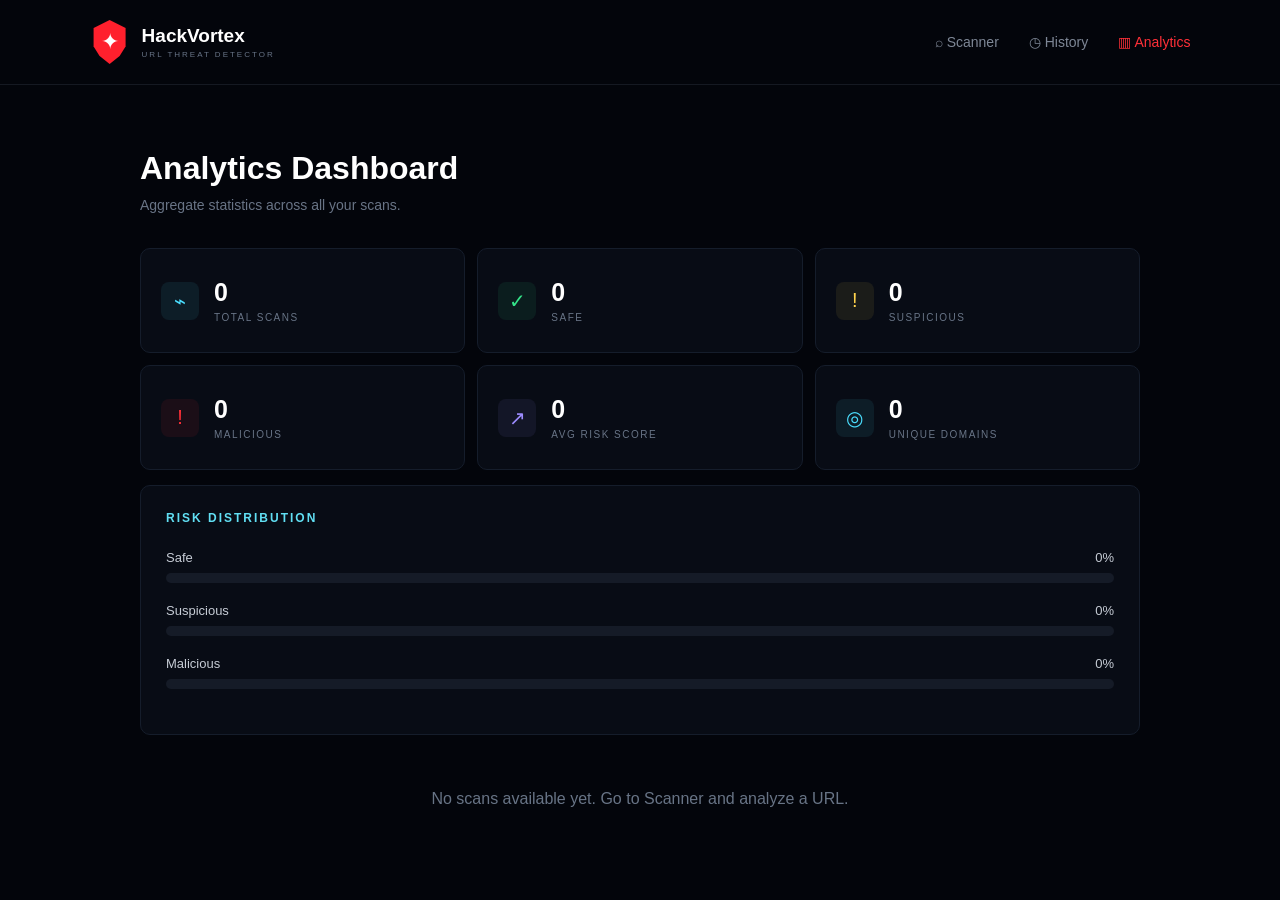
==== analytics.html @ 4447ccd2 "Initial commit" ====
<!DOCTYPE html>
<html lang="en">
<head>
    <meta charset="UTF-8">
    <meta name="viewport" content="width=device-width, initial-scale=1.0">
    <title>HackVortex - Analytics</title>
    <link rel="stylesheet" href="analytics.css">
</head>

<body>

<nav class="navbar">

    <div class="logo">
        <div class="logo-icon">✦</div>

        <div>
            <h2>HackVortex</h2>
            <span>URL THREAT DETECTOR</span>
        </div>
    </div>

    <div class="nav-links">
        <a href="index.html">⌕ Scanner</a>
        <a href="history.html">◷ History</a>
        <a href="analytics.html" class="active">▥ Analytics</a>
    </div>

</nav>


<main class="container">

    <h1>Analytics Dashboard</h1>

    <p class="subtitle">
        Aggregate statistics across all your scans.
    </p>


    <section class="stats-grid">

        <div class="stat-card">
            <div class="stat-icon blue">⌁</div>
            <div>
                <strong id="totalScans">0</strong>
                <span>TOTAL SCANS</span>
            </div>
        </div>


        <div class="stat-card">
            <div class="stat-icon green">✓</div>
            <div>
                <strong id="safeScans">0</strong>
                <span>SAFE</span>
            </div>
        </div>


        <div class="stat-card">
            <div class="stat-icon yellow">!</div>
            <div>
                <strong id="suspiciousScans">0</strong>
                <span>SUSPICIOUS</span>
            </div>
        </div>


        <div class="stat-card">
            <div class="stat-icon red">!</div>
            <div>
                <strong id="maliciousScans">0</strong>
                <span>MALICIOUS</span>
            </div>
        </div>


        <div class="stat-card">
            <div class="stat-icon purple">↗</div>
            <div>
                <strong id="averageScore">0</strong>
                <span>AVG RISK SCORE</span>
            </div>
        </div>


        <div class="stat-card">
            <div class="stat-icon blue">◎</div>
            <div>
                <strong id="uniqueDomains">0</strong>
                <span>UNIQUE DOMAINS</span>
            </div>
        </div>

    </section>


    <section class="risk-card">

        <h2>RISK DISTRIBUTION</h2>

        <div class="risk-row">

            <div class="risk-label">
                <span>Safe</span>
                <span id="safePercent">0%</span>
            </div>

            <div class="progress">
                <div id="safeBar" class="bar safe-bar"></div>
            </div>

        </div>


        <div class="risk-row">

            <div class="risk-label">
                <span>Suspicious</span>
                <span id="suspiciousPercent">0%</span>
            </div>

            <div class="progress">
                <div id="suspiciousBar" class="bar suspicious-bar"></div>
            </div>

        </div>


        <div class="risk-row">

            <div class="risk-label">
                <span>Malicious</span>
                <span id="maliciousPercent">0%</span>
            </div>

            <div class="progress">
                <div id="maliciousBar" class="bar malicious-bar"></div>
            </div>

        </div>

    </section>


    <div id="noData" class="no-data">
        No scans available yet. Go to Scanner and analyze a URL.
    </div>

</main>


<script src="analytics.js"></script>

</body>
</html>
---- analytics.css ----
* {
    margin: 0;
    padding: 0;
    box-sizing: border-box;
}

body {
    background: #03050b;
    color: white;
    font-family: Arial, Helvetica, sans-serif;
    min-height: 100vh;
}


/* NAVBAR */

.navbar {
    height: 85px;

    display: flex;
    align-items: center;
    justify-content: space-between;

    padding: 0 7%;

    border-bottom: 1px solid #151922;
}

.logo {
    display: flex;
    align-items: center;
    gap: 12px;
}

.logo-icon {
    width: 40px;
    height: 44px;

    display: flex;
    align-items: center;
    justify-content: center;

    background: #ff202d;

    font-size: 22px;

    clip-path: polygon(
        50% 0%,
        90% 18%,
        90% 60%,
        75% 82%,
        50% 100%,
        25% 82%,
        10% 60%,
        10% 18%
    );
}

.logo h2 {
    font-size: 19px;
}

.logo span {
    display: block;

    color: #687487;

    font-size: 8px;

    letter-spacing: 2px;

    margin-top: 3px;
}


/* NAVIGATION */

.nav-links {
    display: flex;
    gap: 30px;
}

.nav-links a {
    color: #7e8796;

    text-decoration: none;

    font-size: 14px;
}

.nav-links a:hover {
    color: white;
}

.nav-links a.active {
    color: #ff3038;
}


/* MAIN */

.container {
    width: 90%;
    max-width: 1000px;

    margin: 65px auto;
}

h1 {
    font-size: 32px;
    margin-bottom: 10px;
}

.subtitle {
    color: #697486;
    font-size: 14px;
    margin-bottom: 35px;
}


/* STAT CARDS */

.stats-grid {
    display: grid;

    grid-template-columns: repeat(3, 1fr);

    gap: 12px;
}

.stat-card {
    min-height: 105px;

    display: flex;
    align-items: center;

    gap: 15px;

    padding: 20px;

    background: #080c15;

    border: 1px solid #151d2b;

    border-radius: 10px;
}

.stat-icon {
    width: 38px;
    height: 38px;

    display: flex;
    align-items: center;
    justify-content: center;

    border-radius: 8px;

    font-size: 20px;
}

.blue {
    color: #4bdfff;
    background: rgba(75, 223, 255, 0.08);
}

.green {
    color: #35e58a;
    background: rgba(53, 229, 138, 0.08);
}

.yellow {
    color: #ffd34d;
    background: rgba(255, 211, 77, 0.08);
}

.red {
    color: #ff3038;
    background: rgba(255, 48, 56, 0.08);
}

.purple {
    color: #9d8cff;
    background: rgba(157, 140, 255, 0.08);
}

.stat-card strong {
    display: block;

    font-size: 25px;

    margin-bottom: 5px;
}

.stat-card span {
    display: block;

    color: #687486;

    font-size: 10px;

    letter-spacing: 1.5px;
}


/* RISK DISTRIBUTION */

.risk-card {
    margin-top: 15px;

    padding: 25px;

    background: #080c15;

    border: 1px solid #151d2b;

    border-radius: 10px;
}

.risk-card h2 {
    color: #61dff3;

    font-size: 12px;

    letter-spacing: 2px;

    margin-bottom: 25px;
}

.risk-row {
    margin-bottom: 20px;
}

.risk-label {
    display: flex;

    justify-content: space-between;

    color: #c6ccd5;

    font-size: 13px;

    margin-bottom: 8px;
}

.progress {
    width: 100%;

    height: 10px;

    background: #151b27;

    border-radius: 20px;

    overflow: hidden;
}

.bar {
    height: 100%;

    width: 0%;

    border-radius: 20px;

    transition: width 0.7s ease;
}

.safe-bar {
    background: #35e58a;
}

.suspicious-bar {
    background: #ffd34d;
}

.malicious-bar {
    background: #ff3038;
}


/* NO DATA */

.no-data {
    display: none;

    text-align: center;

    color: #687486;

    margin-top: 30px;

    padding: 25px;
}


/* MOBILE */

@media (max-width: 800px) {

    .navbar {
        padding: 0 20px;
    }

    .nav-links {
        gap: 12px;
    }

    .nav-links a {
        font-size: 11px;
    }

    .stats-grid {
        grid-template-columns: 1fr;
    }

    .container {
        margin-top: 40px;
    }
}
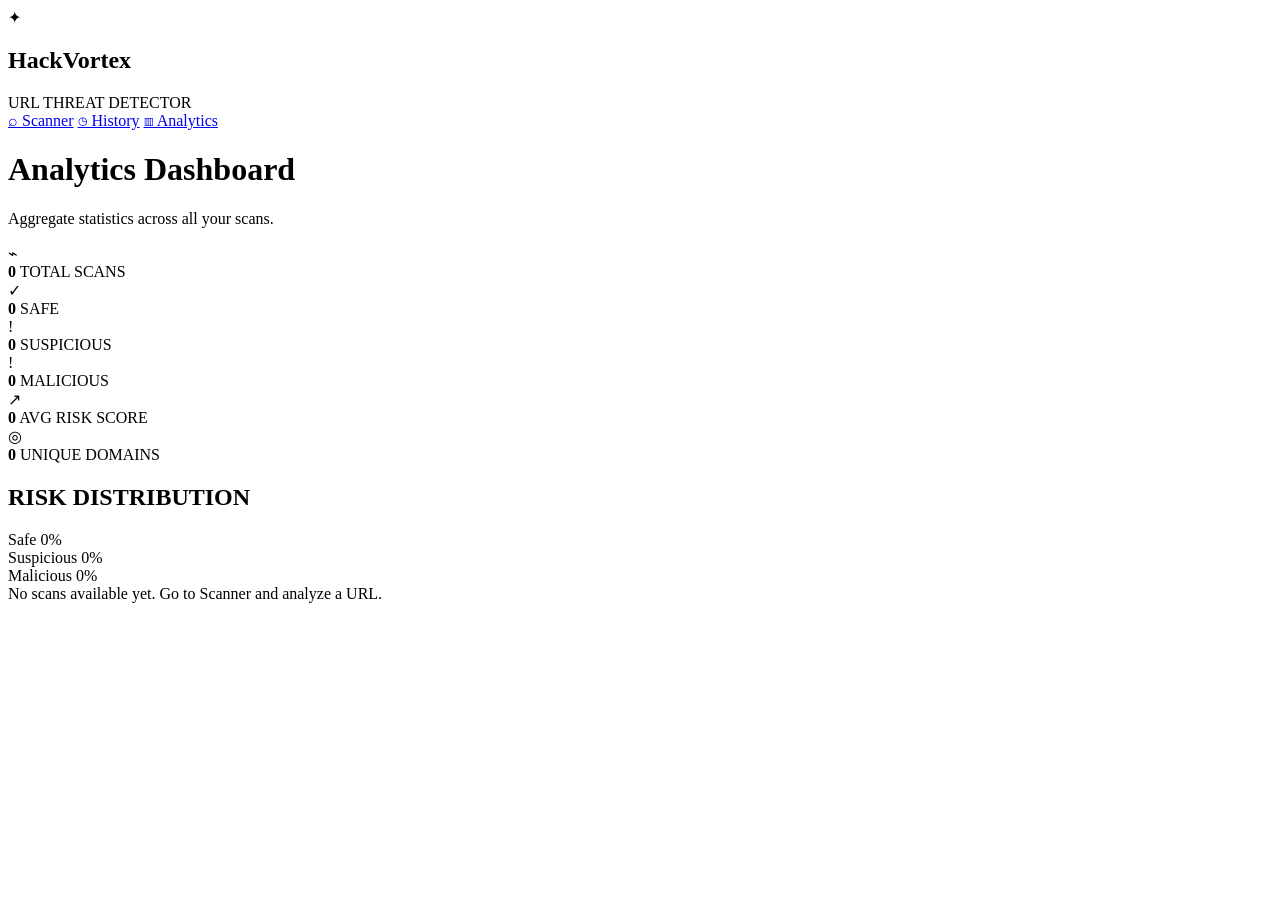
==== commit 24ac99a7: "Fix analytics Railway API connection" ====
--- a/analytics.html
+++ b/analytics.html
@@ -1,157 +1,158 @@
 <!DOCTYPE html>
 <html lang="en">
+
 <head>
     <meta charset="UTF-8">
     <meta name="viewport" content="width=device-width, initial-scale=1.0">
     <title>HackVortex - Analytics</title>
-    <link rel="stylesheet" href="analytics.css">
+    <link rel="stylesheet" href="/static/analytics.css">
 </head>
 
 <body>
 
-<nav class="navbar">
+    <nav class="navbar">
 
-    <div class="logo">
-        <div class="logo-icon">✦</div>
+        <div class="logo">
+            <div class="logo-icon">✦</div>
 
-        <div>
-            <h2>HackVortex</h2>
-            <span>URL THREAT DETECTOR</span>
-        </div>
-    </div>
-
-    <div class="nav-links">
-        <a href="index.html">⌕ Scanner</a>
-        <a href="history.html">◷ History</a>
-        <a href="analytics.html" class="active">▥ Analytics</a>
-    </div>
-
-</nav>
-
-
-<main class="container">
-
-    <h1>Analytics Dashboard</h1>
-
-    <p class="subtitle">
-        Aggregate statistics across all your scans.
-    </p>
-
-
-    <section class="stats-grid">
-
-        <div class="stat-card">
-            <div class="stat-icon blue">⌁</div>
             <div>
-                <strong id="totalScans">0</strong>
-                <span>TOTAL SCANS</span>
+                <h2>HackVortex</h2>
+                <span>URL THREAT DETECTOR</span>
             </div>
         </div>
 
-
-        <div class="stat-card">
-            <div class="stat-icon green">✓</div>
-            <div>
-                <strong id="safeScans">0</strong>
-                <span>SAFE</span>
-            </div>
+        <div class="nav-links">
+            <a href="index.html">⌕ Scanner</a>
+            <a href="history.html">◷ History</a>
+            <a href="analytics.html" class="active">▥ Analytics</a>
         </div>
 
+    </nav>
 
-        <div class="stat-card">
-            <div class="stat-icon yellow">!</div>
-            <div>
-                <strong id="suspiciousScans">0</strong>
-                <span>SUSPICIOUS</span>
+
+    <main class="container">
+
+        <h1>Analytics Dashboard</h1>
+
+        <p class="subtitle">
+            Aggregate statistics across all your scans.
+        </p>
+
+
+        <section class="stats-grid">
+
+            <div class="stat-card">
+                <div class="stat-icon blue">⌁</div>
+                <div>
+                    <strong id="totalScans">0</strong>
+                    <span>TOTAL SCANS</span>
+                </div>
             </div>
+
+
+            <div class="stat-card">
+                <div class="stat-icon green">✓</div>
+                <div>
+                    <strong id="safeScans">0</strong>
+                    <span>SAFE</span>
+                </div>
+            </div>
+
+
+            <div class="stat-card">
+                <div class="stat-icon yellow">!</div>
+                <div>
+                    <strong id="suspiciousScans">0</strong>
+                    <span>SUSPICIOUS</span>
+                </div>
+            </div>
+
+
+            <div class="stat-card">
+                <div class="stat-icon red">!</div>
+                <div>
+                    <strong id="maliciousScans">0</strong>
+                    <span>MALICIOUS</span>
+                </div>
+            </div>
+
+
+            <div class="stat-card">
+                <div class="stat-icon purple">↗</div>
+                <div>
+                    <strong id="averageScore">0</strong>
+                    <span>AVG RISK SCORE</span>
+                </div>
+            </div>
+
+
+            <div class="stat-card">
+                <div class="stat-icon blue">◎</div>
+                <div>
+                    <strong id="uniqueDomains">0</strong>
+                    <span>UNIQUE DOMAINS</span>
+                </div>
+            </div>
+
+        </section>
+
+
+        <section class="risk-card">
+
+            <h2>RISK DISTRIBUTION</h2>
+
+            <div class="risk-row">
+
+                <div class="risk-label">
+                    <span>Safe</span>
+                    <span id="safePercent">0%</span>
+                </div>
+
+                <div class="progress">
+                    <div id="safeBar" class="bar safe-bar"></div>
+                </div>
+
+            </div>
+
+
+            <div class="risk-row">
+
+                <div class="risk-label">
+                    <span>Suspicious</span>
+                    <span id="suspiciousPercent">0%</span>
+                </div>
+
+                <div class="progress">
+                    <div id="suspiciousBar" class="bar suspicious-bar"></div>
+                </div>
+
+            </div>
+
+
+            <div class="risk-row">
+
+                <div class="risk-label">
+                    <span>Malicious</span>
+                    <span id="maliciousPercent">0%</span>
+                </div>
+
+                <div class="progress">
+                    <div id="maliciousBar" class="bar malicious-bar"></div>
+                </div>
+
+            </div>
+
+        </section>
+
+
+        <div id="noData" class="no-data">
+            No scans available yet. Go to Scanner and analyze a URL.
         </div>
 
-
-        <div class="stat-card">
-            <div class="stat-icon red">!</div>
-            <div>
-                <strong id="maliciousScans">0</strong>
-                <span>MALICIOUS</span>
-            </div>
-        </div>
+    </main>
 
 
-        <div class="stat-card">
-            <div class="stat-icon purple">↗</div>
-            <div>
-                <strong id="averageScore">0</strong>
-                <span>AVG RISK SCORE</span>
-            </div>
-        </div>
+    <script src="/static/analytics.js"></script>
+</body>
 
-
-        <div class="stat-card">
-            <div class="stat-icon blue">◎</div>
-            <div>
-                <strong id="uniqueDomains">0</strong>
-                <span>UNIQUE DOMAINS</span>
-            </div>
-        </div>
-
-    </section>
-
-
-    <section class="risk-card">
-
-        <h2>RISK DISTRIBUTION</h2>
-
-        <div class="risk-row">
-
-            <div class="risk-label">
-                <span>Safe</span>
-                <span id="safePercent">0%</span>
-            </div>
-
-            <div class="progress">
-                <div id="safeBar" class="bar safe-bar"></div>
-            </div>
-
-        </div>
-
-
-        <div class="risk-row">
-
-            <div class="risk-label">
-                <span>Suspicious</span>
-                <span id="suspiciousPercent">0%</span>
-            </div>
-
-            <div class="progress">
-                <div id="suspiciousBar" class="bar suspicious-bar"></div>
-            </div>
-
-        </div>
-
-
-        <div class="risk-row">
-
-            <div class="risk-label">
-                <span>Malicious</span>
-                <span id="maliciousPercent">0%</span>
-            </div>
-
-            <div class="progress">
-                <div id="maliciousBar" class="bar malicious-bar"></div>
-            </div>
-
-        </div>
-
-    </section>
-
-
-    <div id="noData" class="no-data">
-        No scans available yet. Go to Scanner and analyze a URL.
-    </div>
-
-</main>
-
-
-<script src="analytics.js"></script>
-
-</body>
 </html>
